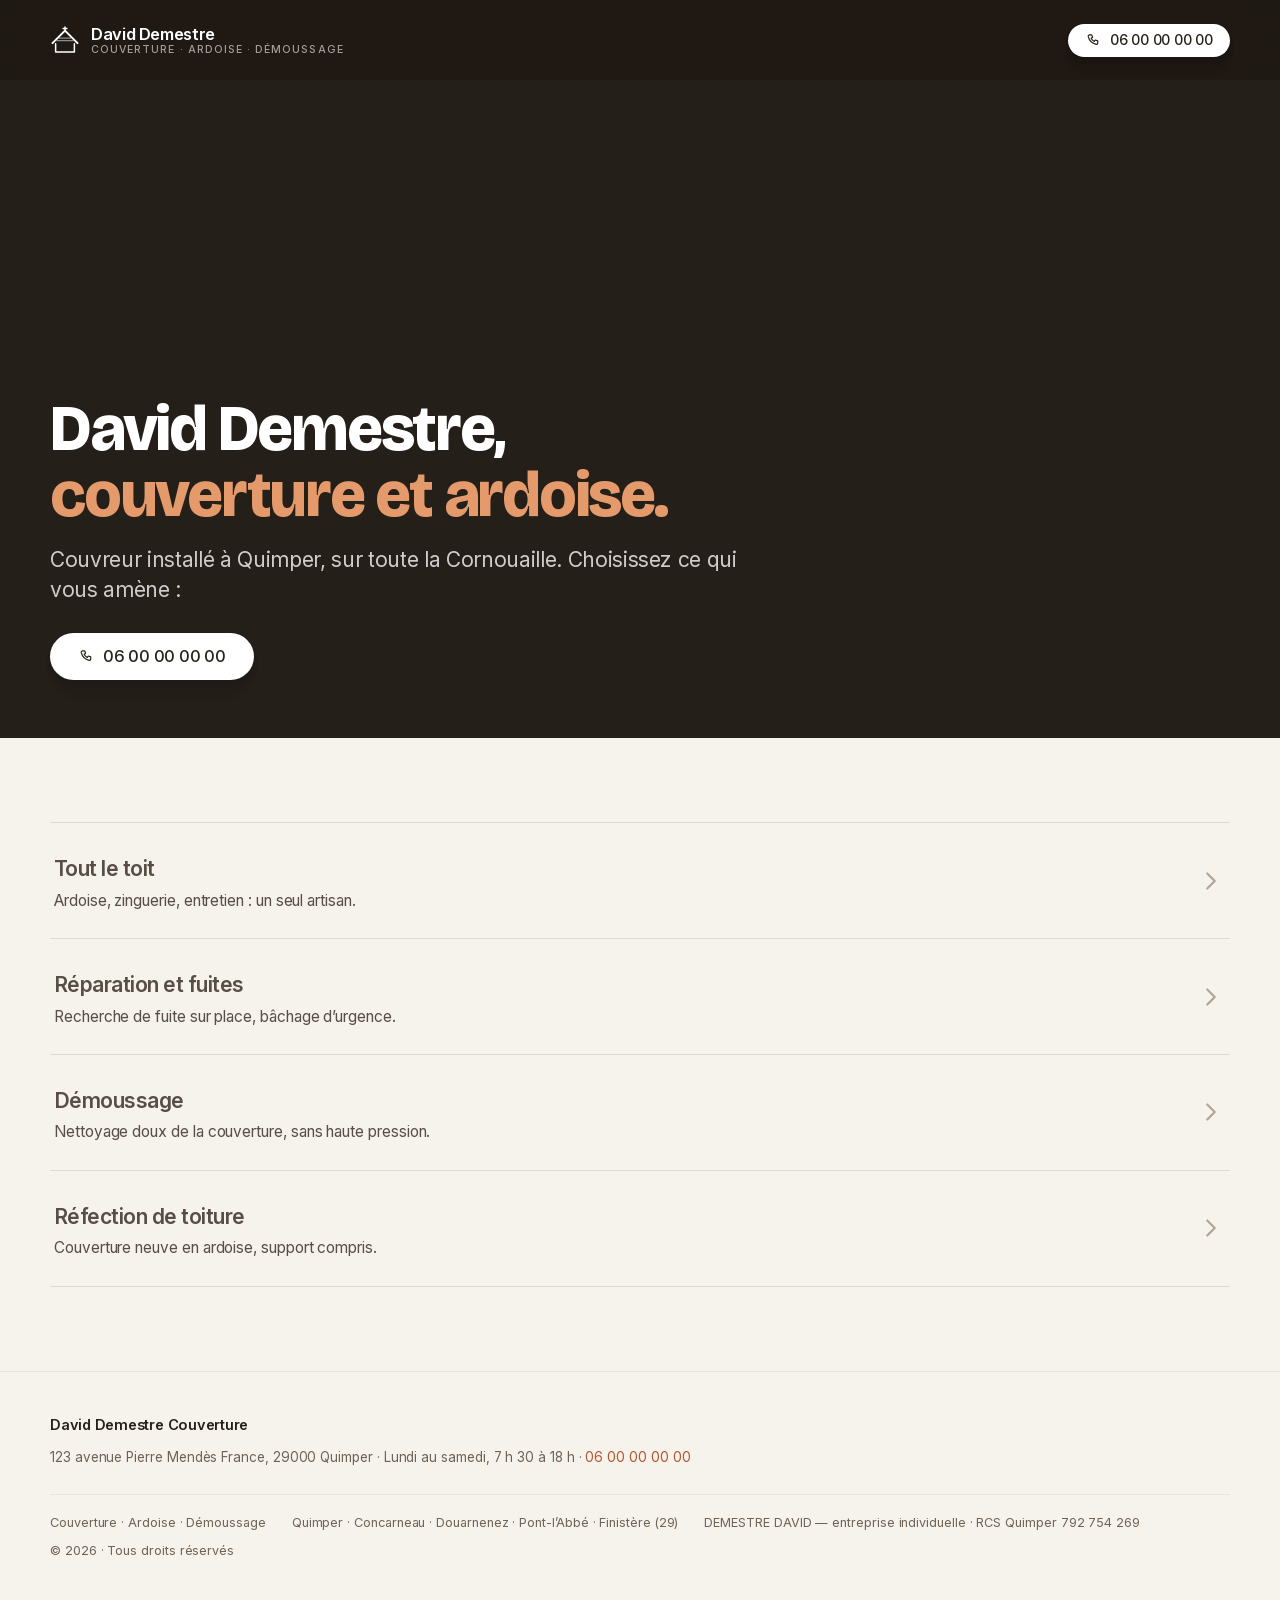
==== index.html @ 00672529 "Landings Google Ads de David Demestre, couvreur à Quimper Huit pages statiques générées par build.py" ====
<!DOCTYPE html>
<html lang="fr">
<head>
<meta charset="UTF-8" />
<meta name="viewport" content="width=device-width, initial-scale=1" />

<!-- ============================================================
     SOMMAIRE DE LA RACINE. Généré par build.py, ne pas éditer.
     Ce n’est PAS un site&nbsp;: la racine du domaine reste volontairement
     libre pour le jour où un vrai site s’y installera. Cette page ne
     fait qu’orienter vers les pages d’atterrissage, qui portent chacune
     leur URL. Aucune annonce ne doit pointer dessus.
     ============================================================ -->

<title>David Demestre Couverture · Quimper (29)</title>
<meta name="robots" content="noindex, nofollow" />
<meta name="theme-color" content="#251f19" />
<link rel="icon" href="/assets/favicon.svg" type="image/svg+xml" />
<!-- Polices auto-hébergées dans assets/fonts&nbsp;: zéro requête tierce. -->
<link rel="stylesheet" href="/assets/styles.css?v=13" />
<style>
  .menu { list-style: none; margin: 0; padding: 0; }
  .menu li { border-top: 1px solid var(--line); }
  .menu li:last-child { border-bottom: 1px solid var(--line); }
  .menu a {
    display: grid; grid-template-columns: 1fr auto; align-items: center;
    gap: 20px; padding: 26px 4px; text-decoration: none; color: inherit;
    transition: padding-left .25s var(--ease);
  }
  .menu a:hover { padding-left: 12px; }
  .menu b { display: block; font-size: 21px; font-weight: 600; letter-spacing: -0.024em; }
  .menu span { display: block; margin-top: 5px; font-size: 15.4px; color: var(--ink-2); line-height: 1.45; }
  .menu .go { width: 30px; height: 30px; color: var(--ink-4); flex: none; }
  .menu a:hover .go { color: var(--tuile); }
  .accueil-head { padding: clamp(112px, 10vw, 132px) 0 clamp(44px, 4.5vw, 62px); }
  .accueil-head h1 { max-width: 13em; }
  .accueil-head .lead { color: rgba(255, 255, 255, .78); margin-top: 18px; max-width: 34em; }
  .accueil-head .hero-cta { margin-top: 28px; }
  @media (max-width: 860px) {
    .accueil-head { padding: 84px 0 34px; }
    .menu a { padding: 20px 2px; }
    .menu b { font-size: 18.5px; }
    .menu span { font-size: 14.6px; }
  }
</style>
</head>
<body>

<header class="topbar">
  <div class="wrap topbar-in">
    <span class="brand">
      <span class="brand-mark" aria-hidden="true"><svg viewBox="0 0 48 48" fill="none" stroke="currentColor" stroke-linecap="round" stroke-linejoin="round"><path d="M4 29 24 9l20 20" stroke-width="3.2"/><path d="M24 9V3M21 5.5h6" stroke-width="2.4"/><path d="M11 25h26M15 21h18" stroke-width="2" opacity=".5"/><path d="M9 30v13M39 30v13M9 43h30" stroke-width="2.4"/></svg></span>
      <span class="brand-txt"><b>David Demestre</b><span class="bd">Couverture · Ardoise · Démoussage</span></span>
    </span>
    <div class="topbar-cta">
      <a href="tel:+33600000000" class="btn btn-cream btn-sm js-tel">
        <svg viewBox="0 0 24 24" fill="none" aria-hidden="true"><path d="M6.5 4h3l1.2 3.5-2 1.3a11 11 0 0 0 4.5 4.5l1.3-2 3.5 1.2v3a2 2 0 0 1-2.2 2A15.5 15.5 0 0 1 4.5 6.2 2 2 0 0 1 6.5 4Z" stroke="currentColor" stroke-width="1.7" stroke-linejoin="round"/></svg>
        06 00 00 00 00
      </a>
    </div>
  </div>
</header>

<header class="page-hero accueil-head">
  <div class="wrap">
    <h1>David Demestre, <em>couverture et ardoise.</em></h1>
    <p class="lead">Couvreur installé à Quimper, sur toute la Cornouaille. Choisissez ce qui vous amène&nbsp;:</p>
    <div class="hero-cta">
      <a href="tel:+33600000000" class="btn btn-cream btn-lg js-tel">
        <svg viewBox="0 0 24 24" fill="none" aria-hidden="true"><path d="M6.5 4h3l1.2 3.5-2 1.3a11 11 0 0 0 4.5 4.5l1.3-2 3.5 1.2v3a2 2 0 0 1-2.2 2A15.5 15.5 0 0 1 4.5 6.2 2 2 0 0 1 6.5 4Z" stroke="currentColor" stroke-width="1.7" stroke-linejoin="round"/></svg>
        06 00 00 00 00
      </a>
    </div>
  </div>
</header>

<main class="section">
  <div class="wrap">
    <ul class="menu">
      <li><a href="/couvreur-cornouaille/"><span><b>Tout le toit</b><span>Ardoise, zinguerie, entretien&nbsp;: un seul artisan.</span></span><svg class="go" viewBox="0 0 24 24" fill="none" aria-hidden="true"><path d="M9 6l6 6-6 6" stroke="currentColor" stroke-width="1.7" stroke-linecap="round" stroke-linejoin="round"/></svg></a></li>
      <li><a href="/reparation-fuite-toiture-finistere/"><span><b>Réparation et fuites</b><span>Recherche de fuite sur place, bâchage d’urgence.</span></span><svg class="go" viewBox="0 0 24 24" fill="none" aria-hidden="true"><path d="M9 6l6 6-6 6" stroke="currentColor" stroke-width="1.7" stroke-linecap="round" stroke-linejoin="round"/></svg></a></li>
      <li><a href="/demoussage-toiture-finistere/"><span><b>Démoussage</b><span>Nettoyage doux de la couverture, sans haute pression.</span></span><svg class="go" viewBox="0 0 24 24" fill="none" aria-hidden="true"><path d="M9 6l6 6-6 6" stroke="currentColor" stroke-width="1.7" stroke-linecap="round" stroke-linejoin="round"/></svg></a></li>
      <li><a href="/renovation-toiture/"><span><b>Réfection de toiture</b><span>Couverture neuve en ardoise, support compris.</span></span><svg class="go" viewBox="0 0 24 24" fill="none" aria-hidden="true"><path d="M9 6l6 6-6 6" stroke="currentColor" stroke-width="1.7" stroke-linecap="round" stroke-linejoin="round"/></svg></a></li>
    </ul>
  </div>
</main>

<footer class="footer">
  <div class="wrap footer-in">
    <div>
      <b>David Demestre Couverture</b>
      <p>123 avenue Pierre Mendès France, 29000 Quimper · Lundi au samedi, 7 h 30 à 18 h · <a href="tel:+33600000000" class="js-tel">06 00 00 00 00</a></p>
      <div class="footer-legal">
        <span>Couverture · Ardoise · Démoussage</span>
        <span>Quimper · Concarneau · Douarnenez · Pont-l’Abbé · Finistère (29)</span>
        <span>DEMESTRE DAVID — entreprise individuelle · RCS Quimper 792 754 269</span>
        <span>© <span id="year">2026</span> · Tous droits réservés</span>
      </div>
    </div>
  </div>
</footer>

<script src="/assets/script.js?v=2" defer></script>
</body>
</html>
---- assets/styles.css ----
/* ============================================================
   Polices auto-hébergées (variable fonts, ex-Google Fonts) :
   zéro requête tierce, font-display swap.
   ============================================================ */
/* latin-ext */
@font-face {
  font-family: 'Bricolage Grotesque';
  font-style: normal;
  font-weight: 600;
  font-stretch: 100%;
  font-display: swap;
  src: url(fonts/BricolageGrotesque-600-latin-ext.woff2) format('woff2');
  unicode-range: U+0100-02BA, U+02BD-02C5, U+02C7-02CC, U+02CE-02D7, U+02DD-02FF, U+0304, U+0308, U+0329, U+1D00-1DBF, U+1E00-1E9F, U+1EF2-1EFF, U+2020, U+20A0-20AB, U+20AD-20C0, U+2113, U+2C60-2C7F, U+A720-A7FF;
}
/* latin */
@font-face {
  font-family: 'Bricolage Grotesque';
  font-style: normal;
  font-weight: 600;
  font-stretch: 100%;
  font-display: swap;
  src: url(fonts/BricolageGrotesque-600-latin.woff2) format('woff2');
  unicode-range: U+0000-00FF, U+0131, U+0152-0153, U+02BB-02BC, U+02C6, U+02DA, U+02DC, U+0304, U+0308, U+0329, U+2000-206F, U+20AC, U+2122, U+2191, U+2193, U+2212, U+2215, U+FEFF, U+FFFD;
}
/* latin-ext */
@font-face {
  font-family: 'Bricolage Grotesque';
  font-style: normal;
  font-weight: 700;
  font-stretch: 100%;
  font-display: swap;
  src: url(fonts/BricolageGrotesque-600-latin-ext.woff2) format('woff2');
  unicode-range: U+0100-02BA, U+02BD-02C5, U+02C7-02CC, U+02CE-02D7, U+02DD-02FF, U+0304, U+0308, U+0329, U+1D00-1DBF, U+1E00-1E9F, U+1EF2-1EFF, U+2020, U+20A0-20AB, U+20AD-20C0, U+2113, U+2C60-2C7F, U+A720-A7FF;
}
/* latin */
@font-face {
  font-family: 'Bricolage Grotesque';
  font-style: normal;
  font-weight: 700;
  font-stretch: 100%;
  font-display: swap;
  src: url(fonts/BricolageGrotesque-600-latin.woff2) format('woff2');
  unicode-range: U+0000-00FF, U+0131, U+0152-0153, U+02BB-02BC, U+02C6, U+02DA, U+02DC, U+0304, U+0308, U+0329, U+2000-206F, U+20AC, U+2122, U+2191, U+2193, U+2212, U+2215, U+FEFF, U+FFFD;
}
/* latin-ext */
@font-face {
  font-family: 'Bricolage Grotesque';
  font-style: normal;
  font-weight: 800;
  font-stretch: 100%;
  font-display: swap;
  src: url(fonts/BricolageGrotesque-600-latin-ext.woff2) format('woff2');
  unicode-range: U+0100-02BA, U+02BD-02C5, U+02C7-02CC, U+02CE-02D7, U+02DD-02FF, U+0304, U+0308, U+0329, U+1D00-1DBF, U+1E00-1E9F, U+1EF2-1EFF, U+2020, U+20A0-20AB, U+20AD-20C0, U+2113, U+2C60-2C7F, U+A720-A7FF;
}
/* latin */
@font-face {
  font-family: 'Bricolage Grotesque';
  font-style: normal;
  font-weight: 800;
  font-stretch: 100%;
  font-display: swap;
  src: url(fonts/BricolageGrotesque-600-latin.woff2) format('woff2');
  unicode-range: U+0000-00FF, U+0131, U+0152-0153, U+02BB-02BC, U+02C6, U+02DA, U+02DC, U+0304, U+0308, U+0329, U+2000-206F, U+20AC, U+2122, U+2191, U+2193, U+2212, U+2215, U+FEFF, U+FFFD;
}
/* latin-ext */
@font-face {
  font-family: 'Inter';
  font-style: normal;
  font-weight: 400;
  font-display: swap;
  src: url(fonts/Inter-400-latin-ext.woff2) format('woff2');
  unicode-range: U+0100-02BA, U+02BD-02C5, U+02C7-02CC, U+02CE-02D7, U+02DD-02FF, U+0304, U+0308, U+0329, U+1D00-1DBF, U+1E00-1E9F, U+1EF2-1EFF, U+2020, U+20A0-20AB, U+20AD-20C0, U+2113, U+2C60-2C7F, U+A720-A7FF;
}
/* latin */
@font-face {
  font-family: 'Inter';
  font-style: normal;
  font-weight: 400;
  font-display: swap;
  src: url(fonts/Inter-400-latin.woff2) format('woff2');
  unicode-range: U+0000-00FF, U+0131, U+0152-0153, U+02BB-02BC, U+02C6, U+02DA, U+02DC, U+0304, U+0308, U+0329, U+2000-206F, U+20AC, U+2122, U+2191, U+2193, U+2212, U+2215, U+FEFF, U+FFFD;
}
/* latin-ext */
@font-face {
  font-family: 'Inter';
  font-style: normal;
  font-weight: 500;
  font-display: swap;
  src: url(fonts/Inter-400-latin-ext.woff2) format('woff2');
  unicode-range: U+0100-02BA, U+02BD-02C5, U+02C7-02CC, U+02CE-02D7, U+02DD-02FF, U+0304, U+0308, U+0329, U+1D00-1DBF, U+1E00-1E9F, U+1EF2-1EFF, U+2020, U+20A0-20AB, U+20AD-20C0, U+2113, U+2C60-2C7F, U+A720-A7FF;
}
/* latin */
@font-face {
  font-family: 'Inter';
  font-style: normal;
  font-weight: 500;
  font-display: swap;
  src: url(fonts/Inter-400-latin.woff2) format('woff2');
  unicode-range: U+0000-00FF, U+0131, U+0152-0153, U+02BB-02BC, U+02C6, U+02DA, U+02DC, U+0304, U+0308, U+0329, U+2000-206F, U+20AC, U+2122, U+2191, U+2193, U+2212, U+2215, U+FEFF, U+FFFD;
}
/* latin-ext */
@font-face {
  font-family: 'Inter';
  font-style: normal;
  font-weight: 600;
  font-display: swap;
  src: url(fonts/Inter-400-latin-ext.woff2) format('woff2');
  unicode-range: U+0100-02BA, U+02BD-02C5, U+02C7-02CC, U+02CE-02D7, U+02DD-02FF, U+0304, U+0308, U+0329, U+1D00-1DBF, U+1E00-1E9F, U+1EF2-1EFF, U+2020, U+20A0-20AB, U+20AD-20C0, U+2113, U+2C60-2C7F, U+A720-A7FF;
}
/* latin */
@font-face {
  font-family: 'Inter';
  font-style: normal;
  font-weight: 600;
  font-display: swap;
  src: url(fonts/Inter-400-latin.woff2) format('woff2');
  unicode-range: U+0000-00FF, U+0131, U+0152-0153, U+02BB-02BC, U+02C6, U+02DA, U+02DC, U+0304, U+0308, U+0329, U+2000-206F, U+20AC, U+2122, U+2191, U+2193, U+2212, U+2215, U+FEFF, U+FFFD;
}
/* latin-ext */
@font-face {
  font-family: 'Inter';
  font-style: normal;
  font-weight: 700;
  font-display: swap;
  src: url(fonts/Inter-400-latin-ext.woff2) format('woff2');
  unicode-range: U+0100-02BA, U+02BD-02C5, U+02C7-02CC, U+02CE-02D7, U+02DD-02FF, U+0304, U+0308, U+0329, U+1D00-1DBF, U+1E00-1E9F, U+1EF2-1EFF, U+2020, U+20A0-20AB, U+20AD-20C0, U+2113, U+2C60-2C7F, U+A720-A7FF;
}
/* latin */
@font-face {
  font-family: 'Inter';
  font-style: normal;
  font-weight: 700;
  font-display: swap;
  src: url(fonts/Inter-400-latin.woff2) format('woff2');
  unicode-range: U+0000-00FF, U+0131, U+0152-0153, U+02BB-02BC, U+02C6, U+02DA, U+02DC, U+0304, U+0308, U+0329, U+2000-206F, U+20AC, U+2122, U+2191, U+2193, U+2212, U+2215, U+FEFF, U+FFFD;
}

/* ============================================================
   Feuille de style des landings David Demestre.
   Structure héritée du système maison de l'agence (bento, hero plein
   cadre, kickers à filet, Bricolage Grotesque + Inter) ; palette
   tirée du logo : bleu marine + or, blanc minéral d'enduit frais.
   Séparateurs en diagonale (la passe de rouleau), pas de vagues.
   Aucun hex en dur hors de :root.
   ============================================================ */

/* ============================================================
   DAVID DEMESTRE couverture · landings Google Ads (Quimper, 29)
   Habillage : papier chaud, terre cuite, charbon chaud — la famille
   « artisan » de l'agence.

   Principe : soustraire. Pas de carte quand un filet suffit, pas de
   filet quand du blanc suffit. Une seule couleur d'accent, réservée
   à l'action. La hiérarchie est portée par la taille du texte et
   l'espace, pas par des boîtes empilées.
   Typographie système (SF Pro sur Apple, Inter ailleurs), approche
   spécifique à chaque taille, réponse au pointer-down.
   ============================================================ */

:root {
  /* Habillage des landings de l'agence : fond ivoire,
     cartes blanches, sections sombres, un accent froid pour l'action et un
     accent chaud pour les preuves. Palette pensée pour un COUVREUR : papier chaud (la pierre),
     terre cuite (la tuile), charbon chaud (l'ardoise brûlée, le zinc patiné).
     Neutres chauds cohérents, aucun mélange chaud/froid. Ici elle tombe juste
     une seconde fois : les photos sont des ardoises grises sous ciel breton,
     et l'accent chaud est ce qui les réchauffe. */
  --bg:        #f6f2ec;
  --bg-2:      #efe9e0;
  --tile:      #efe9e0;
  --surface:   #FFFFFF;

  --line:      rgba(70, 50, 30, .13);
  --line-soft: rgba(70, 50, 30, .07);

  --ink:       #262019;
  --ink-2:     rgba(52, 42, 33, .82);
  --ink-3:     #6f6355;
  --ink-4:     #b0a494;

  /* Un seul accent, chaud, réservé à l'action ET aux filets de kicker :
     pas de seconde couleur : c'est ce qui tient. */
  --blue:      #b4552d;          /* terre cuite : l'action */
  --blue-dark: #8a3d1e;
  --tuile:     #b4552d;          /* mêmes filets, kickers, chiffres */
  --tuile-soft:rgba(180, 85, 45, .18);
  --blue-soft: rgba(180, 85, 45, .10);
  --green:     #2F6045;

  --dark:      #251f19;          /* charbon chaud des sections sombres */
  --on-dark:   #F1EFEA;
  --on-dark-2: rgba(241, 239, 234, .72);
  --line-dark: rgba(241, 239, 234, .16);

  --r-xs: 8px;
  --r-sm: 10px;
  --r:    14px;
  --r-lg: 18px;
  --r-xl: 24px;
  --pill: 980px;

  --sh:      0 2px 10px rgba(48, 34, 20, .07), 0 8px 24px rgba(48, 34, 20, .06);
  --sh-card: 0 8px 24px rgba(48, 34, 20, .10), 0 24px 60px rgba(48, 34, 20, .12);

  --ease: cubic-bezier(.16, 1, .3, 1);

  /* Une seule police système, c'est le signal « on a renoncé à la typo ».
     Bricolage Grotesque porte les titres, Inter le texte courant : c'est le
     couple maison de l'agence. L'emphase d'un titre ne se fait pas
     par un changement de police mais par la couleur (l'or), comme chez VB. */
  --display: "Bricolage Grotesque", ui-sans-serif, system-ui, sans-serif;
  --serif:   var(--display);

  /* La terre cuite pleine ne contraste pas assez sur une photo sombre : sa
     version claire sert uniquement au texte posé sur fond sombre. C'est le
     accent clair de la famille. */
  --gold-bright: #e59a6b;

  --wrap: 1180px;
  --pad:  clamp(62px, 6.6vw, 96px);
}

*, *::before, *::after { box-sizing: border-box; }

html { -webkit-text-size-adjust: 100%; scroll-behavior: smooth; }
/* la pilule flotte : les ancres doivent s'arrêter dessous. */
section[id], header[id], aside[id], div[id] { scroll-margin-top: 92px; }

body {
  margin: 0;
  background: var(--bg);
  color: var(--ink);
  font-family: "Inter", ui-sans-serif, -apple-system, BlinkMacSystemFont,
               "Segoe UI", Roboto, system-ui, sans-serif;
  font-size: 17px;
  line-height: 1.58;
  letter-spacing: -0.004em;
  -webkit-font-smoothing: antialiased;
  -moz-osx-font-smoothing: grayscale;
}

/* height:auto est indispensable : sans lui, les attributs width/height du HTML
   sont appliqués comme hauteur CSS et écrasent tous les aspect-ratio. */
img { max-width: 100%; display: block; height: auto; }
a { color: inherit; }

/* L'approche se resserre à mesure que le corps grandit. */
h1, h2, h3, .h2 {
  margin: 0; color: var(--ink);
  font-family: var(--display); font-weight: 800;
}
h1 { font-size: clamp(38px, 5vw, 66px); line-height: 1.02; letter-spacing: -0.035em; }
.h2, h2 { font-size: clamp(29px, 3.4vw, 46px); line-height: 1.06; letter-spacing: -0.032em; }
h3 { font-size: 20px; line-height: 1.3; letter-spacing: -0.018em; font-weight: 700; }
/* L'emphase d'un titre est une COULEUR, pas une seconde police : c'est le
   geste retenu ici, et c'est ce qui évite le titre moitié gris. */
h1 em, .h2 em, h2 em {
  font-style: normal; font-weight: 800; letter-spacing: inherit;
  color: var(--tuile);
}
h3 em { font-style: normal; color: inherit; }
.cta-band h2 em, .section-dark .h2 em { color: var(--gold-bright); }
.page-hero h1 em { color: var(--gold-bright); }

.wrap { width: min(100% - 40px, var(--wrap)); margin-inline: auto; }
.index { display: none; }

/* ---------------------------------------------------------- boutons */
.btn {
  --btn-bg: var(--blue);
  --btn-fg: #FFFFFF;
  display: inline-flex; align-items: center; justify-content: center; gap: 8px;
  padding: 11px 22px;
  border: 0;
  border-radius: var(--pill);
  background: var(--btn-bg);
  color: var(--btn-fg);
  font-family: inherit; font-size: 15.5px; font-weight: 500; line-height: 1.2;
  letter-spacing: -0.014em;
  text-decoration: none;
  cursor: pointer;
  -webkit-tap-highlight-color: transparent;
  transition: background-color .2s var(--ease), transform .12s var(--ease), opacity .2s var(--ease);
}
.btn svg { width: 17px; height: 17px; flex: none; }
/* Le retour part du pointer-down, il n'attend pas le relâchement. */
.btn:active { transform: scale(.972); }
.btn:focus-visible { outline: 3px solid rgba(180, 85, 45, .42); outline-offset: 3px; }

.btn-accent:hover { --btn-bg: var(--blue-dark); }
.btn-ink { --btn-bg: var(--ink); }
.btn-ink:hover { --btn-bg: #000000; }
/* Ombre à cinq étages + reflet interne : c'est elle qui décolle la pilule de
   la page. Sans elle un bouton plein reste un rectangle arrondi. */
.btn-accent, .btn-ink, .btn-cream {
  box-shadow:
    0 1px 2px rgba(15, 22, 31, .12), 0 4px 4px rgba(15, 22, 31, .08),
    0 9px 6px rgba(15, 22, 31, .045), 0 17px 7px rgba(15, 22, 31, .012),
    inset 0 1.5px 4px rgba(255, 255, 255, .22);
}
.btn-cream { --btn-bg: #FFFFFF; --btn-fg: var(--ink); }
.btn-cream { box-shadow:
    0 1px 2px rgba(15, 22, 31, .16), 0 4px 4px rgba(15, 22, 31, .10),
    0 9px 6px rgba(15, 22, 31, .06), 0 17px 7px rgba(15, 22, 31, .02); }
.topbar .btn-ink, .topbar .btn-accent, .btn-ghost { box-shadow: none; }
.topbar .btn-accent { box-shadow: 0 1px 3px rgba(0, 0, 0, .18); }
/* Sur fond clair, un bouton blanc a besoin d'un contour, sinon il disparaît. */
.btn-outline {
  --btn-bg: var(--surface); --btn-fg: var(--ink);
  box-shadow: inset 0 0 0 1px var(--line), 0 1px 2px rgba(48, 34, 20, .05);
}
.btn-outline:hover { --btn-bg: #FBFAF8; }
.btn-cream:hover { --btn-bg: #EDEDF0; }
.btn-glass {
  --btn-bg: rgba(26, 20, 15, .44); --btn-fg: #FFFFFF;
  box-shadow: inset 0 0 0 1px rgba(255, 255, 255, .34);
  backdrop-filter: blur(18px) saturate(160%); -webkit-backdrop-filter: blur(18px) saturate(160%);
}
.btn-glass:hover { --btn-bg: rgba(26, 20, 15, .58); }

/* action secondaire : lien bleu avec chevron, pas un second bouton */
.btn-ghost {
  --btn-bg: transparent; --btn-fg: var(--blue);
  padding: 14px 4px;
}
.btn-ghost::after { content: "\203A"; font-size: 21px; line-height: 0; margin-left: 1px; }
.btn-ghost:hover { text-decoration: underline; text-underline-offset: 4px; }
.btn-ghost:active { transform: none; opacity: .5; }

.btn-sm { padding: 8px 17px; font-size: 14px; }
.btn-lg { padding: 14px 28px; font-size: 16.5px; }
.btn-block { width: 100%; }

/* ---------------------------------------------------------- header */
/* Barre pleine largeur posée sur le hero sombre.
   Son fond est la couleur EXACTE du hero à 82 % : sur le hero elle se
   confond avec lui (donc invisible, l'effet recherché), et sur l'ivoire des
   sections suivantes elle reste une barre sombre lisible (blanc sur #3D464F,
   8,4:1). VB obtient le même résultat avec un écouteur de défilement qui
   ajoute une classe ; ici, aucun script : un écouteur ne se déclenche pas à
   l'arrivée sur une ancre, et la barre devenait alors blanche sur fond clair,
   donc illisible sur toute la page. */
.topbar {
  position: fixed; inset: 0 0 auto; z-index: 60;
  padding: 0; border: 0;
  background: rgba(30, 25, 20, .84);
  backdrop-filter: blur(18px) saturate(180%);
  -webkit-backdrop-filter: blur(18px) saturate(180%);
}
.topbar-in {
  display: flex; align-items: center; justify-content: space-between; gap: 18px;
  min-height: 80px; color: #FFFFFF;
}
.brand { display: inline-flex; align-items: center; gap: 11px; text-decoration: none; color: inherit; }
.brand-mark { width: 30px; height: 30px; color: currentColor; flex: none; }
.brand-mark svg { width: 100%; height: 100%; }
.brand-txt { display: flex; flex-direction: column; line-height: 1.22; }
.brand-txt b { font-size: 16.5px; font-weight: 600; letter-spacing: -0.022em; }
.brand-txt .bd {
  font-size: 10.5px; font-weight: 500; letter-spacing: .1em; text-transform: uppercase;
  color: rgba(255, 255, 255, .58);
}
.topnav { display: flex; align-items: center; gap: 28px; margin-left: auto; margin-right: 10px; }
.topnav a {
  font-size: 14.5px; color: rgba(255, 255, 255, .74); text-decoration: none;
  letter-spacing: -0.01em; transition: color .18s var(--ease);
}
.topnav a:hover { color: #FFFFFF; }
.topbar-cta { display: flex; align-items: center; gap: 16px; }
.topbar-note { font-size: 13px; color: rgba(255, 255, 255, .6); }
.topbar .btn-ink { --btn-bg: transparent; --btn-fg: #FFFFFF; padding: 7px 2px; font-weight: 500; }
.topbar .btn-ink:hover { --btn-bg: transparent; text-decoration: underline; text-underline-offset: 4px; }

/* ---------------------------------------------------------- hero */
/* Page de service VB : fond sombre PLAT, aucune photo en fond. Le visuel
   arrive en bas de la colonne de gauche, en carte légendée. */
/* ---------------------------------------------------------- hero photo
   Hero pleine image : la photo occupe TOUT le cadre, bord à bord,
   et le texte se pose dans le vide de l'image — jamais sur le sujet, jamais
   sous un voile global qui assombrirait la photo entière. Le dégradé ne monte
   que depuis le bas et la gauche, là où le texte est écrit. */
.page-hero {
  position: relative; isolation: isolate;
  min-height: clamp(560px, 82vh, 780px);
  display: flex; align-items: flex-end;
  padding: clamp(120px, 12vw, 160px) 0 clamp(42px, 4.6vw, 64px);
  background: var(--dark); color: #FFFFFF; overflow: hidden;
}
.hero-bg {
  position: absolute; inset: 0; z-index: -2;
  width: 100%; height: 100%; object-fit: cover;
  /* Les héros sont recadrés au build avec le vide à gauche et le sujet à
     droite : il n'y a plus rien à décaler ici. */
  object-position: 50% 50%;
}
.hero-scrim {
  position: absolute; inset: 0; z-index: -1; pointer-events: none;
  background:
    linear-gradient(to top, rgba(26, 20, 15, .88) 0%, rgba(26, 20, 15, .58) 26%,
                    rgba(26, 20, 15, .14) 54%, rgba(26, 20, 15, 0) 76%),
    linear-gradient(to right, rgba(26, 20, 15, .70) 0%, rgba(26, 20, 15, .34) 38%,
                    rgba(26, 20, 15, .06) 62%, rgba(26, 20, 15, 0) 74%);
}
.hero-in { position: relative; }
@media (min-width: 900px) {
  /* Le texte tient dans la moitié gauche : il ne couvre jamais l'artisan.
     Sous 900 px la photo se recadre d'elle-même et le texte reprend
     toute la largeur — sinon le bouton d'appel passe à la ligne. */
  .hero-in > * { max-width: min(640px, 58%); }
  .hero-in > h1 { max-width: min(700px, 62%); }
}
.page-hero h1 { color: #FFFFFF; text-wrap: balance; }
.hero-in .lead {
  color: rgba(255, 255, 255, .86); max-width: 32em; margin: 20px 0 0;
  font-size: clamp(16.5px, 1.3vw, 18.5px);
}

/* Pastille de localisation, en verre, posée au-dessus du titre (VB). */
.hero-pin {
  display: inline-flex; align-items: center; gap: 9px; margin: 0 0 20px;
  padding: 8px 15px 8px 13px; border-radius: var(--pill);
  background: rgba(26, 20, 15, .48); border: 1px solid rgba(255, 255, 255, .17);
  backdrop-filter: blur(16px) saturate(170%);
  -webkit-backdrop-filter: blur(16px) saturate(170%);
  font-size: 13px; color: rgba(255, 255, 255, .9); letter-spacing: -0.002em;
}
.hero-pin svg { width: 15px; height: 15px; flex: none; color: var(--gold-bright); }
@media (max-width: 700px) {
  .hero-pin { font-size: 12.5px; padding: 7px 13px 7px 11px; }
  .pin-suite { display: none; }
}

.hero-cta { display: flex; flex-wrap: wrap; align-items: center; gap: 12px; margin-top: 30px; }
.lp-micro { font-size: 13.5px; color: rgba(255, 255, 255, .6); margin: 18px 0 0; max-width: 44em; }

/* ------------------------------------------------- section devis (sous le hero)
   Le formulaire a sa propre section, il ne se superpose plus à la photo :
   les quatre arguments à gauche, la carte de devis à droite. */
.devis-sec { background: var(--bg); padding: clamp(46px, 5vw, 72px) 0 var(--pad); }
.lp-grid {
  display: grid; grid-template-columns: minmax(0, 1.04fr) minmax(0, .96fr);
  gap: clamp(30px, 3.6vw, 60px); align-items: start;
}
.crumb {
  display: flex; align-items: center; gap: 9px; margin: 0 0 20px;
  font-size: 13px; color: var(--ink-3); letter-spacing: -0.002em;
}
.crumb span { color: var(--ink-4); }

.lp-copy > .h2 { max-width: 15em; }
.lp-copy .lead { color: var(--ink-2); max-width: 34em; margin: 18px 0 0; }

/* Filets plutôt que cartes : c'est la liste d'arguments de VB. */
.lp-points { list-style: none; margin: 30px 0 0; padding: 0; display: grid; gap: 0; }
.lp-points li {
  display: flex; align-items: flex-start; gap: 13px;
  padding: 15px 0; border-top: 1px solid var(--line);
  font-size: 16.5px; line-height: 1.5; color: var(--ink-2);
}
.lp-points li:last-child { border-bottom: 1px solid var(--line); }
.lp-points svg { width: 19px; height: 19px; flex: none; margin-top: 3px; color: var(--tuile); }
.lp-points b { color: var(--ink); font-weight: 700; }

/* vestiges d'habillages précédents, plus produits par le gabarit */
.kicker, .figures, .hero-media, .hero-proof, .chip, .hero-veil, .hero-stats,
.lp-proof { display: none; }

/* ---------------------------------------------------------- formulaire */
.lp-form { position: sticky; top: 92px; }
.form-card { background: var(--surface); border-radius: var(--r-lg); padding: 32px 30px 28px; box-shadow: var(--sh-card); }
.form-head h2 { font-size: 26px; letter-spacing: -0.026em; }
.form-head h3 { font-size: 24px; font-weight: 600; letter-spacing: -0.024em; }
.form-head p { margin: 10px 0 0; font-size: 14.5px; color: var(--ink-2); }
.form-card form, .final-form form { margin-top: 24px; display: grid; gap: 15px; }

.field { display: grid; gap: 7px; }
.field label { font-size: 13.5px; font-weight: 500; color: var(--ink-2); }
.field .req { color: var(--ink-3); }
.field .opt { font-weight: 400; color: var(--ink-3); }
.field input, .field textarea, .field select {
  font-family: inherit; font-size: 16.5px; font-weight: 400; line-height: 1.4;
  letter-spacing: -0.01em;
  color: var(--ink);
  background: var(--bg-2);
  border: 1px solid transparent;
  border-radius: var(--r-xs);
  padding: 13px 14px;
  width: 100%;
  appearance: none;
  transition: background-color .16s var(--ease), border-color .16s var(--ease), box-shadow .16s var(--ease);
}
.field textarea { resize: vertical; min-height: 64px; }
.field input::placeholder, .field textarea::placeholder { color: var(--ink-3); }
.field input:focus, .field textarea:focus, .field select:focus {
  outline: none; background: var(--surface);
  border-color: var(--blue);
  box-shadow: 0 0 0 4px rgba(180, 85, 45, .14);
}
.select-wrap { position: relative; }
.select-wrap::after {
  content: ""; position: absolute; right: 16px; top: 50%;
  width: 7px; height: 7px; margin-top: -6px;
  border-right: 1.7px solid var(--ink-2); border-bottom: 1.7px solid var(--ink-2);
  transform: rotate(45deg); pointer-events: none;
}
.consent { display: flex; gap: 10px; align-items: flex-start; font-size: 13.4px; color: var(--ink-2);
           min-height: 44px; padding-top: 6px; cursor: pointer; }
/* 22 px au lieu de 17, et toute l'étiquette est cliquable : sur un téléphone,
   une case de 17 px se rate une fois sur trois. */
.consent input { margin-top: 2px; accent-color: var(--blue); width: 22px; height: 22px; flex: none; }

/* Sur téléphone, le FORMULAIRE passe avant le texte.
   Mesuré avant correction : le premier champ tombait à 1497 px, soit 1,8 écran
   de scroll. C'est une erreur déjà rencontrée ailleurs (formulaire à
   3 413 px, ramené à ~820). Le visiteur d'une annonce n'a pas cliqué pour lire
   un paragraphe : il a une fuite. On lui donne le champ tout de suite, et
   l'argumentaire ensuite, pour ceux qui veulent se rassurer avant d'écrire. */
@media (max-width: 860px) {
  .lp-grid { display: flex; flex-direction: column; }
  .lp-form { order: -1; position: static; }
  .lp-copy { order: 1; }
  /* Le fil d'Ariane, lui, reste en tête : il dit où on est arrivé. */
  .lp-copy .crumb { order: -2; }
}

/* Cibles tactiles : 44 px minimum sur téléphone, y compris dans la barre du
   haut. Le bouton « Devis gratuit » y faisait 33 px, le logo 30. */
@media (max-width: 860px) {
  .topbar .btn-sm { min-height: 44px; padding-top: 0; padding-bottom: 0; }
  .topbar .brand { min-height: 44px; }
}
.form-note { font-size: 12.6px; color: var(--ink-3); text-align: center; margin: 4px 0 0; }
.form-success, .form-error { display: none; border-radius: var(--r-xs); padding: 14px 16px; font-size: 14.5px; line-height: 1.5; }
.form-success { background: rgba(29, 138, 78, .10); color: #14603A; }
.form-error { background: rgba(214, 60, 45, .10); color: #A6291C; }
form.is-sent .field, form.is-sent .consent, form.is-sent button, form.is-sent .form-note { display: none; }

/* ------------------------------------------------ bandeau de preuves */
/* Quatre chiffres sur une ligne, séparés par des filets verticaux. Les
   arguments du service, eux, sont remontés dans le hero. */
.trust { background: var(--bg-2); border-bottom: 1px solid var(--line-soft); }
.proofband {
  display: grid; grid-template-columns: repeat(4, 1fr);
  padding: clamp(26px, 3vw, 38px) 0;
}
.proofband > div { padding-left: 26px; border-left: 1px solid var(--line); }
.proofband > div:first-child { padding-left: 0; border-left: 0; }
.proofband b {
  display: block; font-size: 25px; font-weight: 600;
  letter-spacing: -0.028em; color: var(--ink);
}
.proofband span {
  display: block; margin-top: 4px; font-size: 13.4px; line-height: 1.4;
  color: var(--ink-3); letter-spacing: -0.004em;
}

/* ---------------------------------------------------------- ouverture */
.ouverture .lead { margin-bottom: 26px; }
.specimen {
  margin: 0 0 30px; font-size: 12.5px; font-weight: 600;
  letter-spacing: .1em; text-transform: uppercase; color: var(--ink-3);
  line-height: 1.7;
}
.ouverture .hero-points { grid-template-columns: 1fr 1fr; gap: 0 32px; }
.ouverture .split-visual img { border-radius: var(--r-lg); }

/* légende posée sur l'image, comme une étiquette de chantier */
.split-visual { position: relative; }
.split-visual figcaption {
  position: absolute; left: 16px; bottom: 16px; margin: 0;
  padding: 8px 14px; border-radius: var(--pill);
  background: rgba(10, 12, 14, .72); color: rgba(255, 255, 255, .92);
  font-size: 12.5px; letter-spacing: -0.006em;
  backdrop-filter: blur(14px); -webkit-backdrop-filter: blur(14px);
  max-width: calc(100% - 32px);
}

/* ---------------------------------------------------------- kickers */
/* Petit label à filet au-dessus de chaque titre : la signature VB, en accent
   bleu plutôt qu'en doré. */
.kick {
  display: inline-flex; align-items: center; gap: 12px;
  margin-bottom: 16px;
  font-size: 11.5px; font-weight: 700; letter-spacing: .17em;
  text-transform: uppercase; color: var(--tuile);
}
.kick::before { content: ""; width: 22px; height: 2px; background: var(--tuile); }
.section-dark .kick { color: #E09A6B; }
.section-dark .kick::before { background: #E09A6B; }

/* ---------------------------------------------------------- prestations */
/* Grille photo. Aucune carte ne sort de la page : elles mènent au formulaire. */
.bento { display: grid; grid-template-columns: repeat(3, 1fr); gap: clamp(14px, 1.6vw, 20px); }
.svc {
  position: relative; isolation: isolate; overflow: hidden;
  border-radius: var(--r-lg); min-height: clamp(230px, 22vw, 290px);
  display: flex; align-items: flex-end;
  text-decoration: none; color: #FFFFFF;
  transition: transform .3s var(--ease);
}
.svc img {
  position: absolute; inset: 0; z-index: -2;
  width: 100%; height: 100%; object-fit: cover;
  transition: transform .5s var(--ease);
}
.svc::before {
  content: ""; position: absolute; inset: 0; z-index: -1;
  background: linear-gradient(to top, rgba(6, 8, 10, .9) 0%, rgba(6, 8, 10, .66) 38%,
              rgba(6, 8, 10, .22) 66%, rgba(6, 8, 10, 0) 88%);
}
.svc:hover img { transform: scale(1.04); }
.svc:active { transform: scale(.994); }
.svc-in { padding: 22px 24px 24px; display: block; }
.svc-n { display: block; font-size: 12.5px; font-weight: 600; color: rgba(255, 255, 255, .6); }
.svc-t { display: block; margin: 8px 0 6px; font-size: clamp(19px, 1.7vw, 22px); font-weight: 600; letter-spacing: -0.022em; }
.svc-p { display: block; font-size: 15px; line-height: 1.45; color: rgba(255, 255, 255, .82); }
.svc-go {
  position: absolute; top: 18px; right: 18px; width: 30px; height: 30px;
  border-radius: 50%; display: grid; place-items: center; font-size: 15px;
  background: rgba(255, 255, 255, .16); color: #FFFFFF;
  backdrop-filter: blur(12px); -webkit-backdrop-filter: blur(12px);
  transition: background-color .25s var(--ease);
}
.svc:hover .svc-go { background: rgba(255, 255, 255, .3); }
.bento-foot { margin: 26px 0 0; font-size: 15px; color: var(--ink-3); }
.bento-foot a { color: var(--blue); text-decoration: none; }
.bento-foot a:hover { text-decoration: underline; text-underline-offset: 4px; }

/* badge posé sur l'image d'ouverture, comme VB */
.visual-badge {
  position: absolute; right: 16px; top: 16px; z-index: 1;
  padding: 12px 16px; border-radius: var(--r-sm);
  background: rgba(255, 255, 255, .92); color: var(--ink);
  font-size: 13px; line-height: 1.35;
  backdrop-filter: blur(16px); -webkit-backdrop-filter: blur(16px);
  box-shadow: 0 10px 30px -12px rgba(0, 0, 0, .5);
}
.visual-badge b { font-size: 19px; font-weight: 600; letter-spacing: -0.02em; }
.visual-badge span { color: var(--ink-3); font-size: 11.5px; }

/* note Google en grand dans la section avis */
.note-google {
  display: flex; align-items: center; gap: 22px;
  padding: 26px 30px; margin-bottom: clamp(30px, 3.5vw, 46px);
  background: var(--surface); border-radius: var(--r-lg);
}
.note-val { font-size: clamp(44px, 5vw, 62px); font-weight: 600; letter-spacing: -0.04em; line-height: 1; }
.note-txt { display: block; }
.note-txt .stars { display: block; color: #F0A02A; letter-spacing: .1em; font-size: 15px; }
.note-txt b { display: block; margin-top: 6px; font-size: 16.5px; font-weight: 600; letter-spacing: -0.016em; }
.note-txt span:last-child { display: block; font-size: 14px; color: var(--ink-3); }

@media (max-width: 900px) { .bento { grid-template-columns: 1fr 1fr; } .svc { min-height: 210px; } }
@media (max-width: 620px) { .bento { grid-template-columns: 1fr; } .svc { min-height: 240px; } }

/* ---------------------------------------------------------- sections */
.section { padding: var(--pad) 0; }
.section-warm { background: var(--bg-2); }
.section-dark { background: var(--dark); color: var(--on-dark); }
.section-dark h2, .section-dark .h2, .section-dark h3 { color: var(--on-dark); }

.lead { font-size: 21px; line-height: 1.42; letter-spacing: -0.016em; color: var(--ink-2); margin: 22px 0 0; max-width: 31em; }
.section-dark .lead { color: var(--on-dark-2); }
/* Titre à gauche, accroche à droite : la ligne est pleine, la page respire
   au lieu de paraître vide. */
.sec-head {
  display: grid; grid-template-columns: 1.02fr .98fr;
  gap: clamp(22px, 3vw, 52px); align-items: end;
  margin-bottom: clamp(34px, 3.8vw, 54px);
}
.sec-head .kick { grid-column: 1 / -1; margin-bottom: 2px; }
.sec-head .lead { margin: 0; max-width: 30em; }
.sec-head > .h2 { max-width: 14em; }

.split { display: grid; grid-template-columns: 1.05fr .95fr; gap: clamp(40px, 5vw, 68px); align-items: start; }
.split-tight { gap: clamp(36px, 4vw, 56px); }

/* enjeux : quatre passages séparés par un filet */
.risk-list {
  margin: 40px 0 0;
  display: grid; grid-template-columns: 1fr 1fr; gap: 0 clamp(36px, 4vw, 64px);
}
.risk {
  display: grid; grid-template-columns: 30px 1fr; gap: 18px;
  padding: 24px 0; border-top: 1px solid var(--line-dark);
}
.risk:nth-last-child(-n+2) { border-bottom: 1px solid var(--line-dark); }
.risk .n { font-size: 14px; font-weight: 500; color: rgba(245, 245, 247, .4); padding-top: 3px; }
.risk h3 { font-size: 19px; margin-bottom: 7px; }
.risk p { margin: 0; font-size: 16px; line-height: 1.5; color: var(--on-dark-2); }
.risk-cta { margin-top: 40px; }

/* étapes : quatre colonnes ancrées par un chiffre en tuile sur trait court.
   Le filet gris pleine largeur et le chiffre gris clair ne tenaient rien. */
.steps { display: grid; grid-template-columns: repeat(4, 1fr); gap: clamp(26px, 3vw, 42px); }
.step { padding: 22px 0 0 22px; position: relative; }
.step:first-child { padding-left: 0; }
/* un filet vertical entre les colonnes, un filet horizontal au-dessus :
   la grille se lit comme une grille, pas comme quatre paragraphes posés */
.step::before {
  content: ""; position: absolute; left: 0; top: 0; bottom: 4px;
  width: 1px; background: var(--line-soft);
}
.step:first-child::before { display: none; }
.step::after {
  content: ""; position: absolute; left: 22px; right: 0; top: 0; height: 2px;
  background: var(--tuile);
}
.step:first-child::after { left: 0; }
.step .n {
  display: block; margin-bottom: 2px;
  /* Chiffres en display gras, droits : chez VB rien n'est en italique. */
  font-family: var(--display); font-weight: 800; font-size: 24px;
  line-height: 1.1; color: var(--tuile); letter-spacing: -0.02em;
}
.step h3 { font-size: 19.5px; margin: 6px 0 8px; color: var(--ink); }
.step p { margin: 0; font-size: 15.5px; line-height: 1.52; color: var(--ink-2); }

/* « Compris dans chaque chantier » : une seule surface blanche, pas six
   lignes flottantes sur l'ivoire. C'est la deuxième surface de la page. */
.incl {
  margin-top: clamp(40px, 4.4vw, 58px);
  background: var(--surface); border-radius: var(--r-lg);
  padding: clamp(26px, 2.6vw, 36px) clamp(24px, 2.6vw, 38px) clamp(12px, 1.4vw, 20px);
  box-shadow: inset 0 0 0 1px var(--line-soft), 0 1px 2px rgba(29, 36, 48, .04),
              0 18px 40px rgba(29, 36, 48, .07);
}
.incl-title {
  margin: 0 0 4px; font-size: 12px; font-weight: 600; color: var(--tuile);
  letter-spacing: .1em; text-transform: uppercase;
}
.incl-list { list-style: none; margin: 0; padding: 0; display: grid; grid-template-columns: repeat(3, 1fr); gap: 0 44px; }
.incl-list li {
  display: flex; align-items: flex-start; gap: 10px;
  padding: 15px 0; border-bottom: 1px solid var(--line-soft);
  font-size: 15.6px; line-height: 1.45; color: var(--ink);
}
.incl-list li::before {
  content: ""; flex: none; margin-top: 7px;
  width: 10px; height: 6px; border-left: 1.8px solid var(--tuile);
  border-bottom: 1.8px solid var(--tuile); transform: rotate(-45deg);
}
.incl-list li:nth-child(-n+3) { border-top: 0; }
.incl-list li:nth-last-child(-n+3) { border-bottom: 0; }

/* La sécurité vaut pour tous les chantiers : une ligne, pas un septième
   point qui casserait la grille de six. */
.incl-note {
  display: flex; align-items: flex-start; gap: 11px;
  margin: 18px 0 0; padding-top: 18px; border-top: 1px solid var(--line-soft);
  font-size: 15px; line-height: 1.45; color: var(--ink-2); letter-spacing: -0.006em;
}
.incl-note svg { width: 19px; height: 19px; flex: none; margin-top: 2px; color: var(--tuile); }
.incl-note b { color: var(--ink); font-weight: 600; }

/* avant / après : deux cartes photo, légende posée sur l'image */
.duo { display: grid; grid-template-columns: 1fr 1fr; gap: clamp(16px, 2vw, 26px); }
.shot { position: relative; margin: 0; border-radius: var(--r-lg); overflow: hidden; }
.shot img { width: 100%; aspect-ratio: 4 / 3; object-fit: cover; display: block; }
.shot::after {
  content: ""; position: absolute; inset: auto 0 0 0; height: 55%;
  background: linear-gradient(to top, rgba(6, 8, 10, .88) 0%, rgba(6, 8, 10, .55) 45%, rgba(6, 8, 10, 0) 100%);
  pointer-events: none;
}
.shot figcaption {
  position: absolute; left: 0; right: 0; bottom: 0; z-index: 1;
  display: flex; align-items: flex-start; gap: 11px;
  padding: 22px 24px 24px;
  font-size: 15.5px; line-height: 1.45; color: rgba(255, 255, 255, .92);
}
.shot-tag {
  flex: none; display: inline-block; padding: 4px 12px;
  border-radius: var(--pill); background: rgba(255, 255, 255, .18);
  color: #FFFFFF; font-size: 12px; font-weight: 600; letter-spacing: .01em;
  backdrop-filter: blur(12px); -webkit-backdrop-filter: blur(12px);
  vertical-align: 2px;
}
.shot-ok { background: rgba(52, 199, 129, .28); }
.ba-note { font-size: 13.2px; color: var(--ink-3); margin: 26px 0 0; }

/* budget */
.price-cards { display: grid; grid-template-columns: 1fr 1fr; gap: 0 40px; margin: 40px 0 0; }
.price-card { padding: 22px 0 26px; border-top: 2px solid var(--ink); }
.pc-lab { display: block; font-size: 21px; font-weight: 600; letter-spacing: -0.024em; color: var(--ink); }
.pc-line { display: flex; flex-wrap: wrap; align-items: center; gap: 9px; margin: 11px 0 13px; }
.pc-pill {
  display: inline-block; padding: 3px 10px;
  border-radius: var(--pill); background: var(--tuile-soft); color: var(--tuile);
  font-size: 11.5px; font-weight: 600; letter-spacing: .02em; text-transform: uppercase;
}
.pc-val {
  display: inline-block; padding: 5px 13px;
  border-radius: var(--pill); background: var(--bg-2);
  font-size: 14px; font-weight: 600; letter-spacing: -0.008em; color: var(--ink-2);
}
.price-card p { margin: 0; font-size: 15.3px; line-height: 1.5; color: var(--ink-2); }
.price-note { font-size: 13.6px; color: var(--ink-3); margin: 26px 0 0; max-width: 38em; }

/* le seul panneau de la page : celui qui porte l'action sur le prix */
.price-side {
  background: var(--surface); border-radius: var(--r-lg); padding: 34px 32px;
  box-shadow: inset 0 0 0 1px var(--line-soft), 0 1px 2px rgba(29, 36, 48, .04),
              0 18px 40px rgba(29, 36, 48, .07);
}
.price-side h3 { font-size: 21px; margin-bottom: 20px; }
.tick { list-style: none; margin: 0 0 28px; padding: 0; }
.tick li { padding: 12px 0; border-bottom: 1px solid var(--line-soft); font-size: 15.5px; color: var(--ink-2); }
.tick li:last-child { border-bottom: 0; }
.price-side-note { font-size: 12.8px; color: var(--ink-3); text-align: center; margin: 14px 0 0; }

/* bande média */
.cta-band {
  position: relative; isolation: isolate;
  width: 100vw; margin-left: calc(50% - 50vw);
  overflow: hidden;
}
.cta-band > img { width: 100%; height: clamp(420px, 48vw, 600px); object-fit: cover; }
.cta-band-in {
  position: absolute; inset: auto 0 0 0; padding: 72px 0 52px; color: #FFF;
  /* Certaines photos sont très claires (ciel d'orage) : le voile doit monter
     plus haut et plus fort, sinon le titre blanc passe dessus sans contraste. */
  background: linear-gradient(to top, rgba(0, 0, 0, .92) 0%, rgba(0, 0, 0, .86) 40%,
              rgba(0, 0, 0, .72) 64%, rgba(0, 0, 0, .34) 84%, rgba(0, 0, 0, 0) 100%);
}
/* le texte de la bande reste aligné sur la grille de la page */
.cta-band-in .wrap { width: min(100% - 40px, var(--wrap)); margin-inline: auto; padding: 0; }
.cta-band h2 { color: #FFF; max-width: 16em; }
.cta-band p { margin: 16px 0 30px; font-size: 18px; color: rgba(255, 255, 255, .9); max-width: 38em; letter-spacing: -0.012em; }
.cta-band-btns { display: flex; flex-wrap: wrap; gap: 12px; }

/* avis */
.reviews { display: grid; grid-template-columns: repeat(3, 1fr); gap: clamp(28px, 3.4vw, 48px); }
.review { margin: 0; padding-top: 24px; border-top: 1px solid var(--line); }
.stars { color: var(--ink-4); letter-spacing: .08em; font-size: 14px; }
.review blockquote { margin: 16px 0 18px; font-size: 17px; line-height: 1.5; letter-spacing: -0.014em; }
.review figcaption { font-size: 13.6px; color: var(--ink-3); }

/* zone : des pastilles, et une photo du pays à côté. En liste séparée par
   des points, ça faisait un mur de texte gris sur toute la largeur. */
.zones { display: flex; flex-wrap: wrap; gap: 9px; margin: 28px 0 0; }
.zone {
  padding: 7px 15px; border-radius: var(--pill);
  font-size: 14.2px; letter-spacing: -0.008em; color: var(--ink-2);
  background: var(--surface); box-shadow: inset 0 0 0 1px var(--line);
}
.zone-main {
  color: #FFFFFF; font-weight: 600; background: var(--blue);
  box-shadow: 0 1px 2px rgba(15, 22, 31, .14), 0 5px 14px rgba(43, 76, 111, .22);
}
.zones-note { font-size: 13.8px; color: var(--ink-3); margin: 26px 0 0; max-width: 34em; }

/* cadre photo légendé : marge blanche autour de l'image, comme un tirage.
   C'est l'usage maison, et ça vaut mieux qu'une photo posée nue. */
.frame {
  margin: 0; align-self: stretch;
  display: flex; flex-direction: column;
  background: var(--surface); border-radius: var(--r-lg); padding: 14px 14px 12px;
  box-shadow: inset 0 0 0 1px var(--line-soft), 0 1px 2px rgba(29, 36, 48, .04),
              0 20px 46px rgba(29, 36, 48, .09);
}
.frame img {
  width: 100%; aspect-ratio: 4 / 3.1; object-fit: cover;
  border-radius: 12px; display: block;
  flex: 1 1 auto; min-height: 0;   /* la photo prend la hauteur restante */
}
.frame figcaption {
  margin: 12px 4px 2px; font-size: 13.2px; line-height: 1.45; color: var(--ink-3);
}

/* FAQ */
.faq-intro {
  align-self: stretch; display: flex; flex-direction: column;
  justify-content: space-between; gap: 40px;
}
.faq-tel { align-self: flex-start; }
.faq { border-top: 1px solid var(--line); }
.faq details { border-bottom: 1px solid var(--line); }
.faq summary {
  list-style: none; cursor: pointer; padding: 22px 44px 22px 0; position: relative;
  font-size: 18.5px; font-weight: 500; letter-spacing: -0.02em; line-height: 1.35;
  -webkit-tap-highlight-color: transparent;
  transition: opacity .15s var(--ease);
}
.faq summary::-webkit-details-marker { display: none; }
.faq summary:active { opacity: .5; }
.faq .pm { position: absolute; right: 2px; top: 27px; width: 15px; height: 15px; }
.faq .pm::before, .faq .pm::after { content: ""; position: absolute; background: var(--ink-3); transition: transform .25s var(--ease); }
.faq .pm::before { left: 0; top: 6.6px; width: 15px; height: 1.6px; }
.faq .pm::after { left: 6.7px; top: 0; width: 1.6px; height: 15px; }
.faq details[open] .pm::after { transform: scaleY(0); }
.faq .ans { padding: 0 44px 24px 0; font-size: 16.5px; line-height: 1.55; color: var(--ink-2); }


/* après la demande */
.after { display: grid; grid-template-columns: 1fr 1fr; gap: 22px 32px; margin-top: 34px; }
.after-item { padding-top: 22px; border-top: 1px solid var(--line); }
.after-item b { display: block; font-size: 18px; font-weight: 600; letter-spacing: -0.02em; margin-bottom: 9px; }
.after-item p { margin: 0; font-size: 15.5px; line-height: 1.5; color: var(--ink-2); }
.after-note { margin: clamp(40px, 5vw, 64px) 0 0; font-size: 15.5px; color: var(--ink-3); max-width: 52em; }

/* CTA final */
.final { background: var(--bg-2); }
.final-in { display: grid; grid-template-columns: 1fr .82fr; gap: clamp(40px, 5vw, 68px); align-items: start; }
.final-contacts { margin-top: 40px; }
.fc {
  display: flex; gap: 16px; align-items: center; text-decoration: none;
  padding: 18px 0; border-top: 1px solid var(--line);
}
.fc:last-child { border-bottom: 1px solid var(--line); }
.fc .ic { width: 20px; height: 20px; color: var(--ink-4); flex: none; }
.fc .ic svg { width: 100%; height: 100%; }
.fc .l { display: block; font-size: 12.4px; color: var(--ink-3); }
.fc .v { display: block; font-size: 20px; font-weight: 600; letter-spacing: -0.024em; }
.fc .v.small { font-size: 16px; font-weight: 500; letter-spacing: -0.014em; }
a.fc:active { opacity: .55; }
.final-jump { display: none; }
.final-form { background: var(--surface); border-radius: var(--r-lg); padding: 32px 30px 28px; box-shadow: var(--sh-card); }

/* footer */
.footer { background: var(--bg); padding: 42px 0 44px; font-size: 13.4px; color: var(--ink-3); border-top: 1px solid var(--line-soft); }
.footer b { display: block; color: var(--ink); font-size: 14.5px; font-weight: 600; letter-spacing: -0.016em; }
.footer p { margin: 10px 0 0; max-width: 72em; line-height: 1.55; }
.footer a { color: var(--blue); text-decoration: none; }
.footer a:hover { text-decoration: underline; }
.footer-legal { margin-top: 26px; padding-top: 18px; border-top: 1px solid var(--line-soft); display: flex; flex-wrap: wrap; gap: 8px 26px; font-size: 12.6px; }

/* barre mobile */
.callbar { display: none; }

/* ---------------------------------------------------------- responsive */
@media (max-width: 1100px) {
  .topnav { display: none; }
}

@media (max-width: 1040px) {
  .sec-head { grid-template-columns: 1fr; gap: 14px; }
  .sec-head > .h2 { max-width: none; }
  .risk-list { grid-template-columns: 1fr; }
  .risk:nth-last-child(-n+2) { border-bottom: 0; }
  .risk:last-child { border-bottom: 1px solid var(--line-dark); }
  .ouverture .hero-points { grid-template-columns: 1fr; }
  .lp-grid { grid-template-columns: 1fr; gap: 28px; }
  .lp-form { position: static; }
  .hero-points { grid-template-columns: 1fr 1fr; }
  .split, .final-in { grid-template-columns: 1fr; }
  .frame img { aspect-ratio: 16 / 10; }
  .faq-intro { display: block; }
  .faq-tel { margin-top: 26px; }
  .incl-list { grid-template-columns: repeat(2, 1fr); }
  .incl-list li:nth-last-child(-n+3) { border-bottom: 1px solid var(--line-soft); }
  .incl-list li:nth-last-child(-n+2) { border-bottom: 0; }
  .steps, .after { grid-template-columns: 1fr 1fr; }
  .proofband { grid-template-columns: 1fr 1fr; gap: 24px 0; }
  .proofband > div:nth-child(odd) { padding-left: 0; border-left: 0; }
}

@media (max-width: 860px) {
  /* Sur téléphone, l'échelle de bureau donne des sections géantes et vides.
     On resserre : titres plus petits, moins d'air, lecture dense et scannable,
     comme sur les landings VB. */
  body { font-size: 16px; padding-bottom: 74px; }
  :root { --pad: 46px; }
  h1 { font-size: 33px; line-height: 1.08; letter-spacing: -0.03em; }
  .h2, h2 { font-size: 25px; line-height: 1.16; letter-spacing: -0.024em; }
  h3 { font-size: 18px; }
  .lead, .lp-copy .lead { font-size: 16.5px; line-height: 1.5; }
  .sec-head { margin-bottom: 24px; }
  .kick { font-size: 11px; margin-bottom: 12px; }

  .risk { padding: 18px 0; }
  .risk h3 { font-size: 17px; }
  .risk p { font-size: 15px; }
  .step { padding: 16px 0 0 16px; }
  .step::after { left: 16px; }
  .step:first-child::after { left: 0; }
  .step .n { font-size: 23px; }
  .zone { font-size: 13.6px; padding: 6px 13px; }
  .frame { padding: 10px 10px 8px; }
  .step h3 { font-size: 17.5px; margin: 10px 0 6px; }
  .step p, .incl-list li, .tick li, .zone { font-size: 15px; }
  .incl-list li { padding: 12px 0; font-size: 15px; }
  .incl { margin-top: 28px; padding: 22px 20px 8px; }
  .faq summary { font-size: 17px; padding: 17px 38px 17px 0; }
  .faq .ans { font-size: 15.5px; padding-bottom: 18px; }
  .price-side { padding: 22px 20px; }
  .pc-val { font-size: 25px; }
  .shot figcaption { font-size: 14px; padding: 16px 18px; }
  .ba-note, .zones-note, .price-note { font-size: 12.5px; }
  /* « Ce qui se passe ensuite » répète les étapes : inutile sur téléphone. */
  .final .after { display: none; }
  .final-contacts { margin-top: 24px; }
  /* Le second formulaire fait doublon avec celui du hero et la barre fixe :
     sur téléphone on le remplace par un renvoi, ça enlève 700 px de page. */
  .final-form { display: none; }
  .final-jump { display: flex; margin-top: 26px; }
  .incl-list { grid-template-columns: 1fr 1fr; gap: 0 18px; }
  .incl-list li { font-size: 14.5px; }
  .price-cards { gap: 0; }
  .price-card { padding: 18px 0 20px; }
  .tick li { padding: 10px 0; }
  .page-hero { padding: 84px 0 34px; }
  /* Relevé sur VB : la photo reste affichée sur téléphone, mais en bande
     courte — 16/7 sur 358 px de large, soit 157 px de haut, avec 18 px de
     marge. Masquée, le hero paraissait nu ; en pleine hauteur, elle
     repousserait le formulaire de 300 px. */
  .lp-proof { margin-top: 18px; }
  .lp-proof figcaption { font-size: 11px; padding: 6px 11px; right: 10px; bottom: 10px; }
  .lp-proof .cap-suite { display: none; }
  /* micro-ligne resserrée : elle prenait deux lignes juste avant la photo */
  .lp-micro { font-size: 12.4px; }
  .crumb { font-size: 12.4px; margin-bottom: 14px; }
  .lp-points { margin-top: 20px; gap: 10px; }
  .lp-points li { font-size: 15.5px; }
  .hero-cta { margin-top: 22px; gap: 10px; }
  .hero-cta .btn { flex: 1 1 auto; justify-content: center; }
  .lp-micro { font-size: 12.6px; margin-top: 14px; }
  .proofband { padding: 24px 0; }
  .proofband b { font-size: 21px; }
  .proofband span { font-size: 12.4px; }
  .topbar-note { display: none; }
  .brand-txt .bd { display: none; }
  /* Sur mobile, la photo du hero repousse le formulaire de 500 px :
     on la masque pour raccourcir le chemin vers la demande de devis. */
  .hero-proof { display: none; }
  .reviews { grid-template-columns: 1fr; }
  .duo { grid-template-columns: 1fr; }
  .price-cards { grid-template-columns: 1fr; gap: 0; }
  .hero-sub { font-size: 19px; }
  .lead { font-size: 19px; }

  .callbar {
    display: grid; grid-template-columns: 1fr 1fr; gap: 10px;
    position: fixed; left: 0; right: 0; bottom: 0; z-index: 70;
    padding: 11px 16px calc(11px + env(safe-area-inset-bottom));
    background: rgba(255, 255, 255, .82);
    backdrop-filter: blur(22px) saturate(180%);
    -webkit-backdrop-filter: blur(22px) saturate(180%);
    border-top: 1px solid var(--line-soft);
  }
  .callbar a {
    display: flex; align-items: center; justify-content: center; gap: 8px;
    padding: 14px 10px; border-radius: var(--pill);
    font-family: inherit; font-size: 16px; font-weight: 500; line-height: 1;
    letter-spacing: -0.014em; text-decoration: none;
    -webkit-tap-highlight-color: transparent;
    transition: transform .12s var(--ease);
  }
  .callbar a:active { transform: scale(.972); }
  .callbar svg { width: 18px; height: 18px; }
  /* Objectif appels : c'est le bouton d'appel qui porte la couleur d'action. */
  .callbar .call { background: var(--blue); color: #FFF; }
  .callbar .quote { background: var(--ink); color: #FFF; }
}

@media (max-width: 620px) {
  .wrap { width: calc(100% - 32px); }
  .topbar .btn-ink { display: none; }
  .steps, .after, .hero-points { grid-template-columns: 1fr; }
  /* en colonne, le filet vertical n'a plus de sens : il redevient horizontal */
  .step { padding: 18px 0 0; }
  .step::before { display: none; }
  .step::after { left: 0; }
  .incl-list { grid-template-columns: 1fr; }
  .incl-list li:nth-last-child(-n+2) { border-bottom: 1px solid var(--line-soft); }
  .incl-list li:last-child { border-bottom: 0; }
  .form-card, .final-form, .price-side { padding: 26px 22px 24px; }
  .cta-band > img { height: 500px; }
  .cta-band-in { padding: 56px 0 36px; }
  .figures { gap: 12px; }
  .figures b { font-size: 21px; }
  .figures span { font-size: 11.6px; }
  .figures b { font-size: 23px; }
  .proofband { gap: 20px 0; }
}

/* ---------------------------------------------------------- préférences */
@media (prefers-reduced-motion: reduce) {
  html { scroll-behavior: auto; }
  *, *::before, *::after { transition-duration: .01ms !important; animation-duration: .01ms !important; }
}

@media (prefers-reduced-transparency: reduce) {
  .topbar { background: #14202B; backdrop-filter: none; -webkit-backdrop-filter: none; }
  .callbar { background: var(--bg); backdrop-filter: none; -webkit-backdrop-filter: none; }
  .btn-glass { --btn-bg: rgba(0, 0, 0, .66); backdrop-filter: none; -webkit-backdrop-filter: none; }
}

@media (prefers-contrast: more) {
  :root { --ink-2: #48484C; --ink-3: #56565A; --line: rgba(0, 0, 0, .28); --line-soft: rgba(0, 0, 0, .18); }
}


/* ------------------------------------------------ territoire et cadrage */
/* Le bâti par secteur : des filets, pas des cartes. Une liste de cartes
   ferait « gabarit » là où on veut de la connaissance de terrain. */
.secteurs { margin-top: 26px; display: grid; gap: 0; }
.secteur {
  padding: 15px 0; border-top: 1px solid var(--line);
  font-size: 15.5px; line-height: 1.55; color: var(--ink-2);
}
.secteur:last-child { border-bottom: 1px solid var(--line); }
.secteur b { color: var(--ink); font-weight: 700; }
.cadrage {
  background: var(--surface); border-radius: var(--r-lg);
  padding: clamp(24px, 3vw, 34px); box-shadow: var(--sh);
  align-self: start;
}
.cadrage h3 { margin-bottom: 14px; }
.cadrage p { margin: 0 0 14px; font-size: 15.5px; line-height: 1.6; color: var(--ink-2); }
.cadrage p:last-child { margin-bottom: 0; }
/* Ce qu'il ne fait pas se détache : c'est la phrase qui construit la confiance. */
.cadrage-non {
  border-left: 3px solid var(--tuile); padding-left: 15px;
  background: var(--tuile-soft); border-radius: 0 var(--r-xs) var(--r-xs) 0;
  padding-top: 12px; padding-bottom: 12px; padding-right: 14px;
}
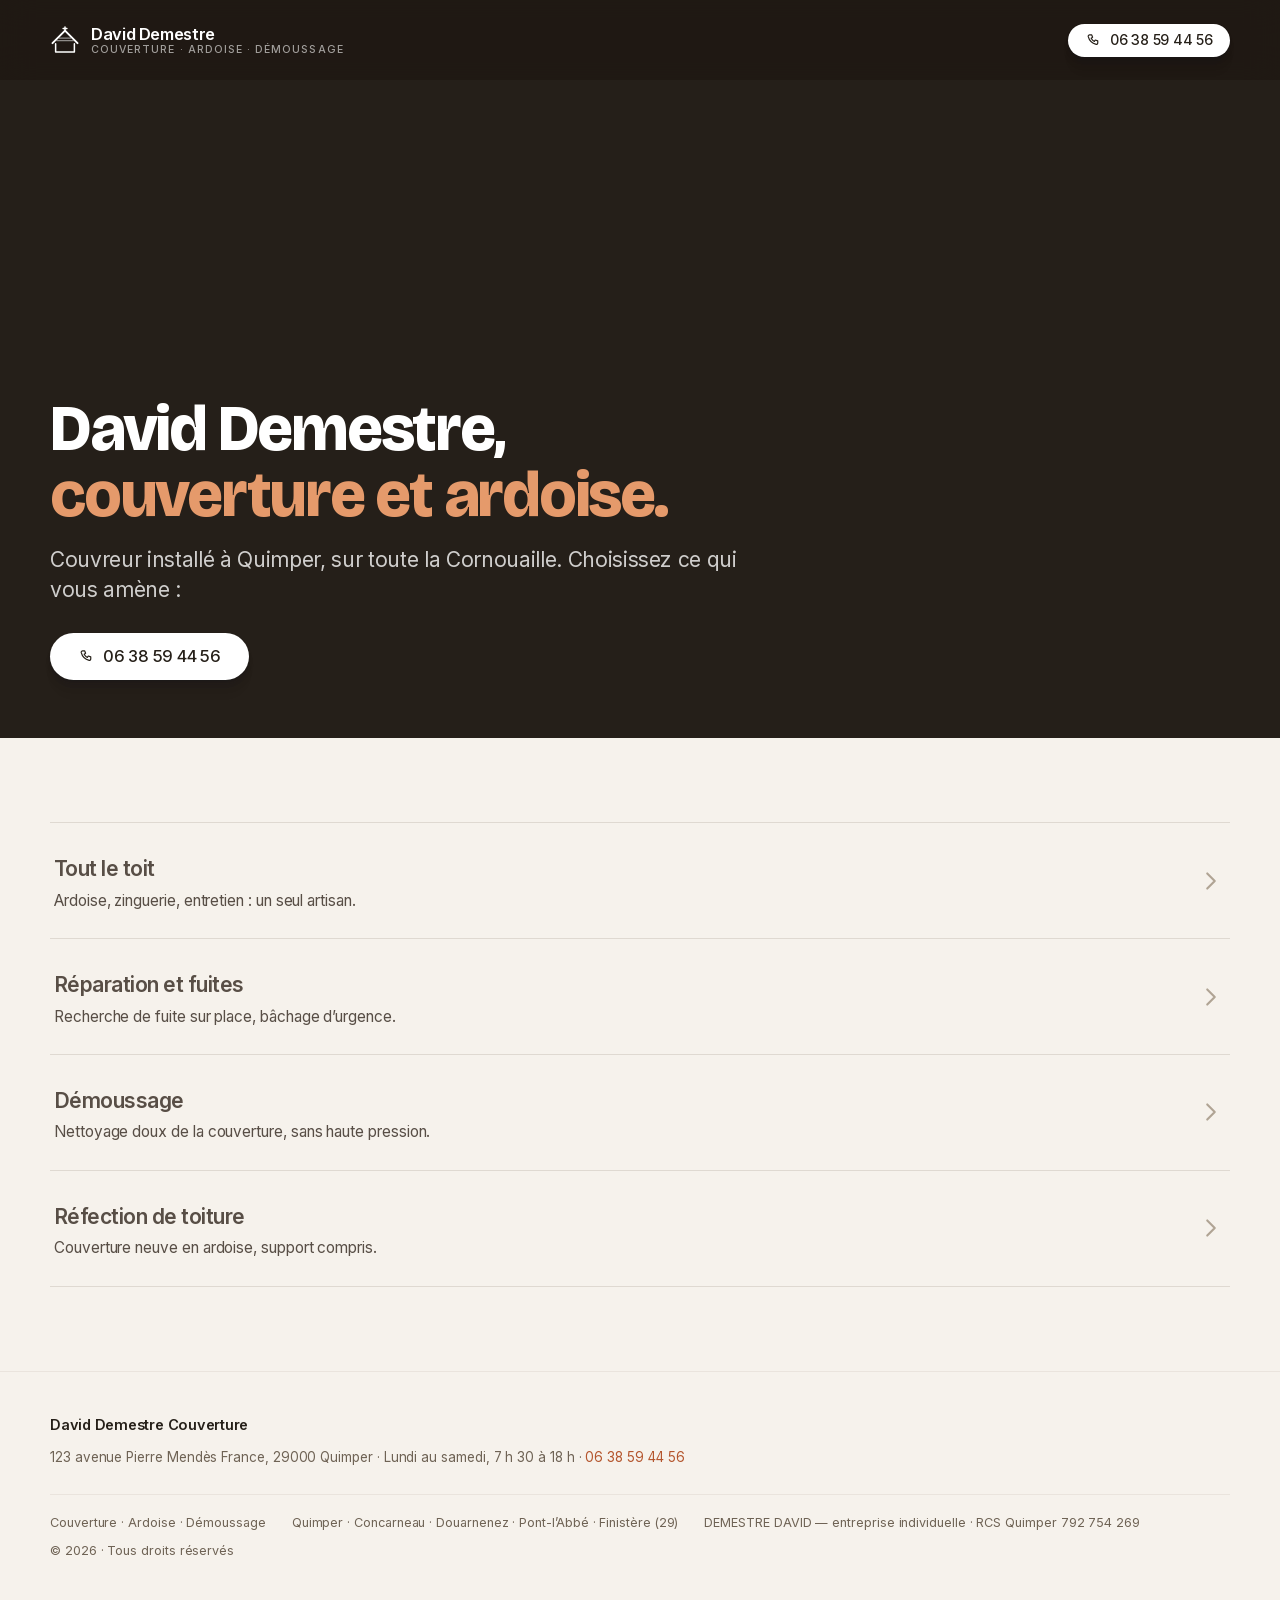
==== commit 4d015518: "Branche le suivi des conversions et le vrai numéro Les deux libellés de conversion étaient encore en" ====
--- a/index.html
+++ b/index.html
@@ -53,9 +53,9 @@
       <span class="brand-txt"><b>David Demestre</b><span class="bd">Couverture · Ardoise · Démoussage</span></span>
     </span>
     <div class="topbar-cta">
-      <a href="tel:+33600000000" class="btn btn-cream btn-sm js-tel">
+      <a href="tel:+33638594456" class="btn btn-cream btn-sm js-tel">
         <svg viewBox="0 0 24 24" fill="none" aria-hidden="true"><path d="M6.5 4h3l1.2 3.5-2 1.3a11 11 0 0 0 4.5 4.5l1.3-2 3.5 1.2v3a2 2 0 0 1-2.2 2A15.5 15.5 0 0 1 4.5 6.2 2 2 0 0 1 6.5 4Z" stroke="currentColor" stroke-width="1.7" stroke-linejoin="round"/></svg>
-        06 00 00 00 00
+        06 38 59 44 56
       </a>
     </div>
   </div>
@@ -66,9 +66,9 @@
     <h1>David Demestre, <em>couverture et ardoise.</em></h1>
     <p class="lead">Couvreur installé à Quimper, sur toute la Cornouaille. Choisissez ce qui vous amène&nbsp;:</p>
     <div class="hero-cta">
-      <a href="tel:+33600000000" class="btn btn-cream btn-lg js-tel">
+      <a href="tel:+33638594456" class="btn btn-cream btn-lg js-tel">
         <svg viewBox="0 0 24 24" fill="none" aria-hidden="true"><path d="M6.5 4h3l1.2 3.5-2 1.3a11 11 0 0 0 4.5 4.5l1.3-2 3.5 1.2v3a2 2 0 0 1-2.2 2A15.5 15.5 0 0 1 4.5 6.2 2 2 0 0 1 6.5 4Z" stroke="currentColor" stroke-width="1.7" stroke-linejoin="round"/></svg>
-        06 00 00 00 00
+        06 38 59 44 56
       </a>
     </div>
   </div>
@@ -89,7 +89,7 @@
   <div class="wrap footer-in">
     <div>
       <b>David Demestre Couverture</b>
-      <p>123 avenue Pierre Mendès France, 29000 Quimper · Lundi au samedi, 7 h 30 à 18 h · <a href="tel:+33600000000" class="js-tel">06 00 00 00 00</a></p>
+      <p>123 avenue Pierre Mendès France, 29000 Quimper · Lundi au samedi, 7 h 30 à 18 h · <a href="tel:+33638594456" class="js-tel">06 38 59 44 56</a></p>
       <div class="footer-legal">
         <span>Couverture · Ardoise · Démoussage</span>
         <span>Quimper · Concarneau · Douarnenez · Pont-l’Abbé · Finistère (29)</span>
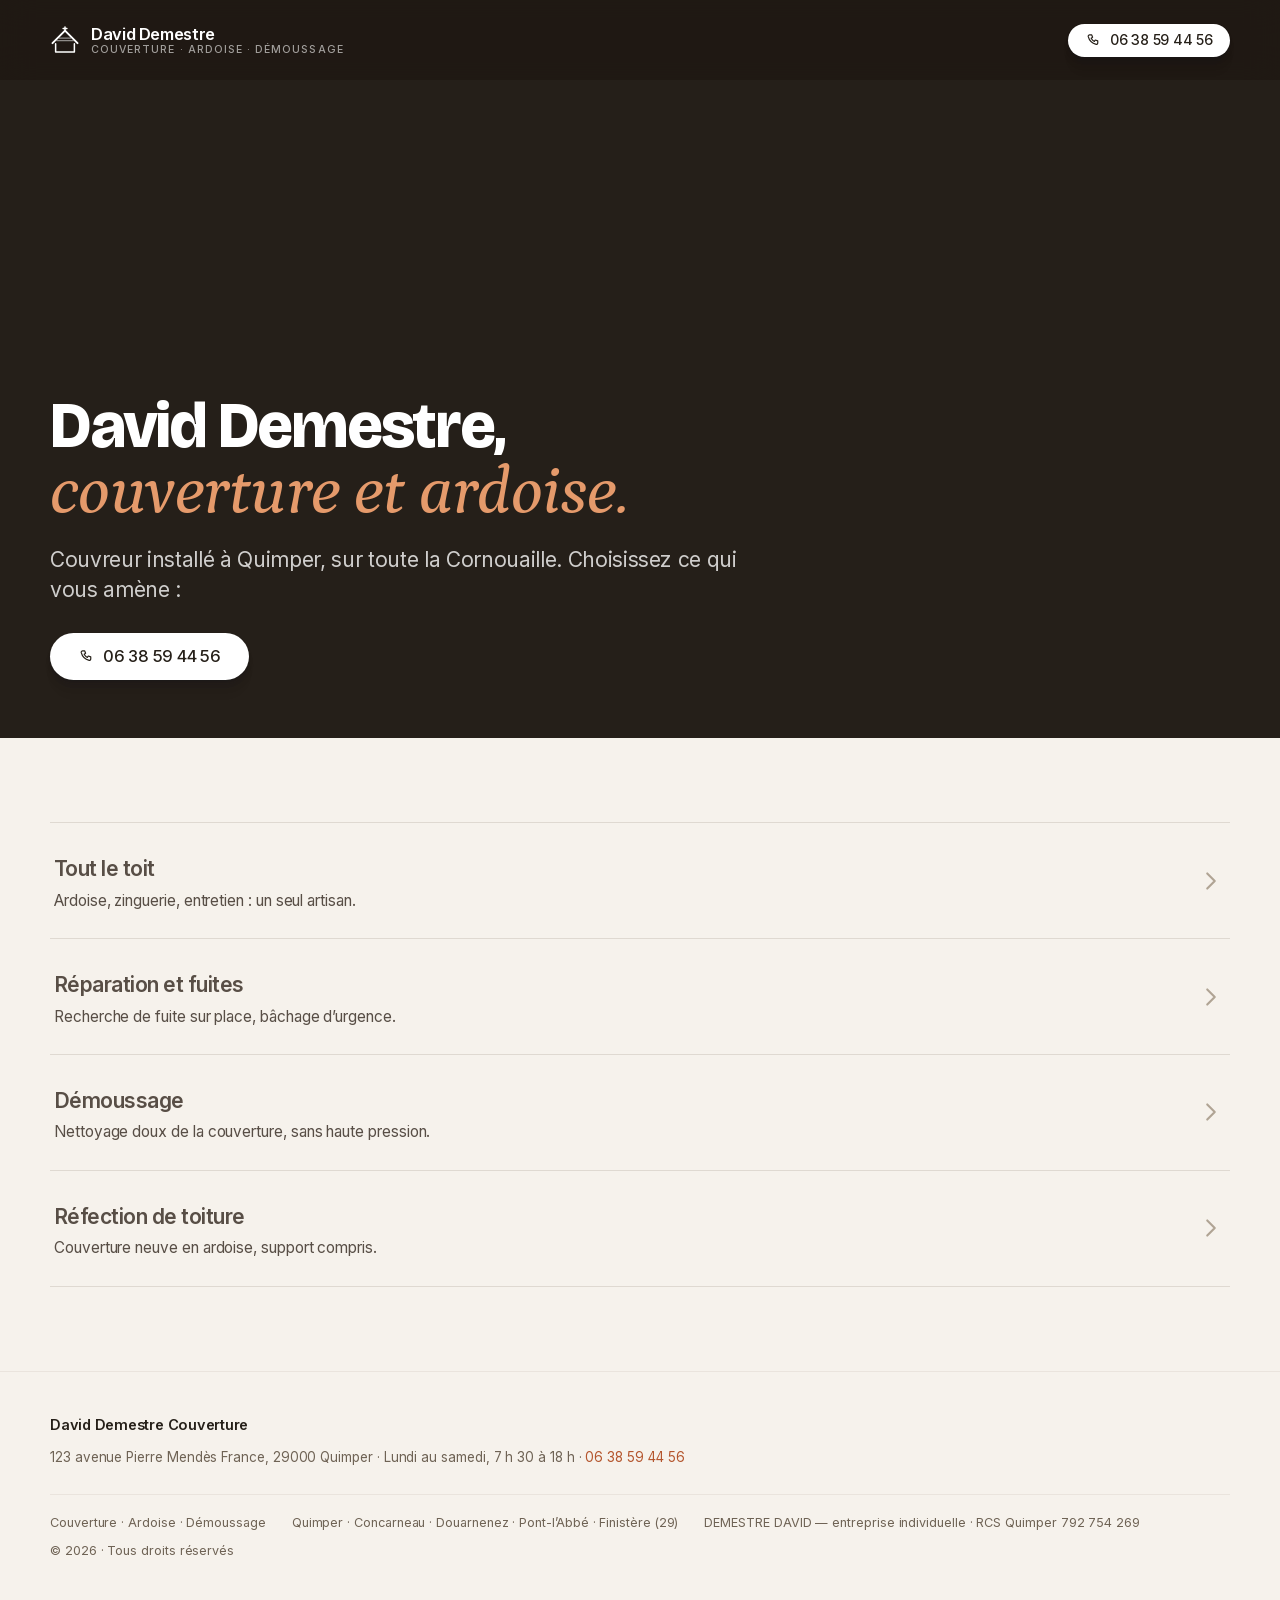
==== commit c85bbf17: "Pose la preuve sociale et l'accent typographique Preuve sociale. La section avis existait, son garde" ====
--- a/index.html
+++ b/index.html
@@ -17,7 +17,7 @@
 <meta name="theme-color" content="#251f19" />
 <link rel="icon" href="/assets/favicon.svg" type="image/svg+xml" />
 <!-- Polices auto-hébergées dans assets/fonts&nbsp;: zéro requête tierce. -->
-<link rel="stylesheet" href="/assets/styles.css?v=13" />
+<link rel="stylesheet" href="/assets/styles.css?v=14" />
 <style>
   .menu { list-style: none; margin: 0; padding: 0; }
   .menu li { border-top: 1px solid var(--line); }
--- a/assets/styles.css
+++ b/assets/styles.css
@@ -63,6 +63,28 @@
   unicode-range: U+0000-00FF, U+0131, U+0152-0153, U+02BB-02BC, U+02C6, U+02DA, U+02DC, U+0304, U+0308, U+0329, U+2000-206F, U+20AC, U+2122, U+2191, U+2193, U+2212, U+2215, U+FEFF, U+FFFD;
 }
 /* latin-ext */
+/* Petrona, l'accent de ce client, en italique uniquement : c'est la seconde
+   police qui fait basculer une page de « gabarit » à « dessinée ». Chaque
+   client du parc a la sienne pour qu'ils ne se ressemblent pas (Bricolage
+   chez VB et Debord, Newsreader chez Rocky, Fraunces chez WM). */
+/* latin-ext */
+@font-face {
+  font-family: 'Petrona';
+  font-style: italic;
+  font-weight: 500;
+  font-display: swap;
+  src: url(fonts/Petrona-500-italic-latin-ext.woff2) format('woff2');
+  unicode-range: U+0100-02BA, U+02BD-02C5, U+02C7-02CC, U+02CE-02D7, U+02DD-02FF, U+0304, U+0308, U+0329, U+1D00-1DBF, U+1E00-1E9F, U+1EF2-1EFF, U+2020, U+20A0-20AB, U+20AD-20C4, U+2113, U+2C60-2C7F, U+A720-A7FF;
+}
+/* latin */
+@font-face {
+  font-family: 'Petrona';
+  font-style: italic;
+  font-weight: 500;
+  font-display: swap;
+  src: url(fonts/Petrona-500-italic-latin.woff2) format('woff2');
+  unicode-range: U+0000-00FF, U+0131, U+0152-0153, U+02BB-02BC, U+02C6, U+02DA, U+02DC, U+0304, U+0308, U+0329, U+2000-206F, U+20AC, U+2122, U+2191, U+2193, U+2212, U+2215, U+FEFF, U+FFFD;
+}
 @font-face {
   font-family: 'Inter';
   font-style: normal;
@@ -209,7 +231,7 @@
      couple maison de l'agence. L'emphase d'un titre ne se fait pas
      par un changement de police mais par la couleur (l'or), comme chez VB. */
   --display: "Bricolage Grotesque", ui-sans-serif, system-ui, sans-serif;
-  --serif:   var(--display);
+  --serif:   "Petrona", Georgia, "Times New Roman", serif;
 
   /* La terre cuite pleine ne contraste pas assez sur une photo sombre : sa
      version claire sert uniquement au texte posé sur fond sombre. C'est le
@@ -259,6 +281,17 @@
   color: var(--tuile);
 }
 h3 em { font-style: normal; color: inherit; }
+/* L'ACCENT. Uniquement sur le second membre d'un titre, jamais dans le corps.
+   Petrona porte une oeil plus petit que Bricolage à taille égale : on la
+   remonte d'un cran (1.04em) et on relâche l'approche, sinon l'italique
+   paraît rétréci à côté du romain. */
+h1 em, .h2 em, .cta-band h2 em {
+  font-family: var(--serif);
+  font-style: italic;
+  font-weight: 500;
+  font-size: 1.04em;
+  letter-spacing: -.008em;
+}
 .cta-band h2 em, .section-dark .h2 em { color: var(--gold-bright); }
 .page-hero h1 em { color: var(--gold-bright); }
 
@@ -643,6 +676,9 @@
   display: flex; align-items: center; gap: 22px;
   padding: 26px 30px; margin-bottom: clamp(30px, 3.5vw, 46px);
   background: var(--surface); border-radius: var(--r-lg);
+  /* Se cale sur son contenu : un panneau blanc vide aux trois quarts
+     se lit comme un bloc inachevé. */
+  width: fit-content; max-width: 100%;
 }
 .note-val { font-size: clamp(44px, 5vw, 62px); font-weight: 600; letter-spacing: -0.04em; line-height: 1; }
 .note-txt { display: block; }
@@ -709,9 +745,10 @@
 .step:first-child::after { left: 0; }
 .step .n {
   display: block; margin-bottom: 2px;
-  /* Chiffres en display gras, droits : chez VB rien n'est en italique. */
-  font-family: var(--display); font-weight: 800; font-size: 24px;
-  line-height: 1.1; color: var(--tuile); letter-spacing: -0.02em;
+  /* 01…04 en serif italique : le chiffre devient un repère dessiné, pas une
+     puce. C'est ce que build_steps() formate déjà en %02d. */
+  font-family: var(--serif); font-style: italic; font-weight: 500;
+  font-size: 34px; line-height: 1; color: var(--tuile); letter-spacing: -.01em;
 }
 .step h3 { font-size: 19.5px; margin: 6px 0 8px; color: var(--ink); }
 .step p { margin: 0; font-size: 15.5px; line-height: 1.52; color: var(--ink-2); }
@@ -831,9 +868,13 @@
 /* avis */
 .reviews { display: grid; grid-template-columns: repeat(3, 1fr); gap: clamp(28px, 3.4vw, 48px); }
 .review { margin: 0; padding-top: 24px; border-top: 1px solid var(--line); }
-.stars { color: var(--ink-4); letter-spacing: .08em; font-size: 14px; }
+.stars { color: #F0A02A; letter-spacing: .08em; font-size: 14px; }
 .review blockquote { margin: 16px 0 18px; font-size: 17px; line-height: 1.5; letter-spacing: -0.014em; }
-.review figcaption { font-size: 13.6px; color: var(--ink-3); }
+/* Le prénom en encre pleine, le chantier dessous dans l'accent : c'est le
+   chantier nommé qui prouve que l'avis est réel, il mérite sa ligne. */
+.review figcaption { display: flex; flex-direction: column; gap: 2px; font-size: 13.6px; }
+.review figcaption b { font-weight: 650; color: var(--ink); letter-spacing: -.01em; }
+.review figcaption span { color: var(--tuile); font-size: 13px; }
 
 /* zone : des pastilles, et une photo du pays à côté. En liste séparée par
    des points, ça faisait un mur de texte gris sur toute la largeur. */
